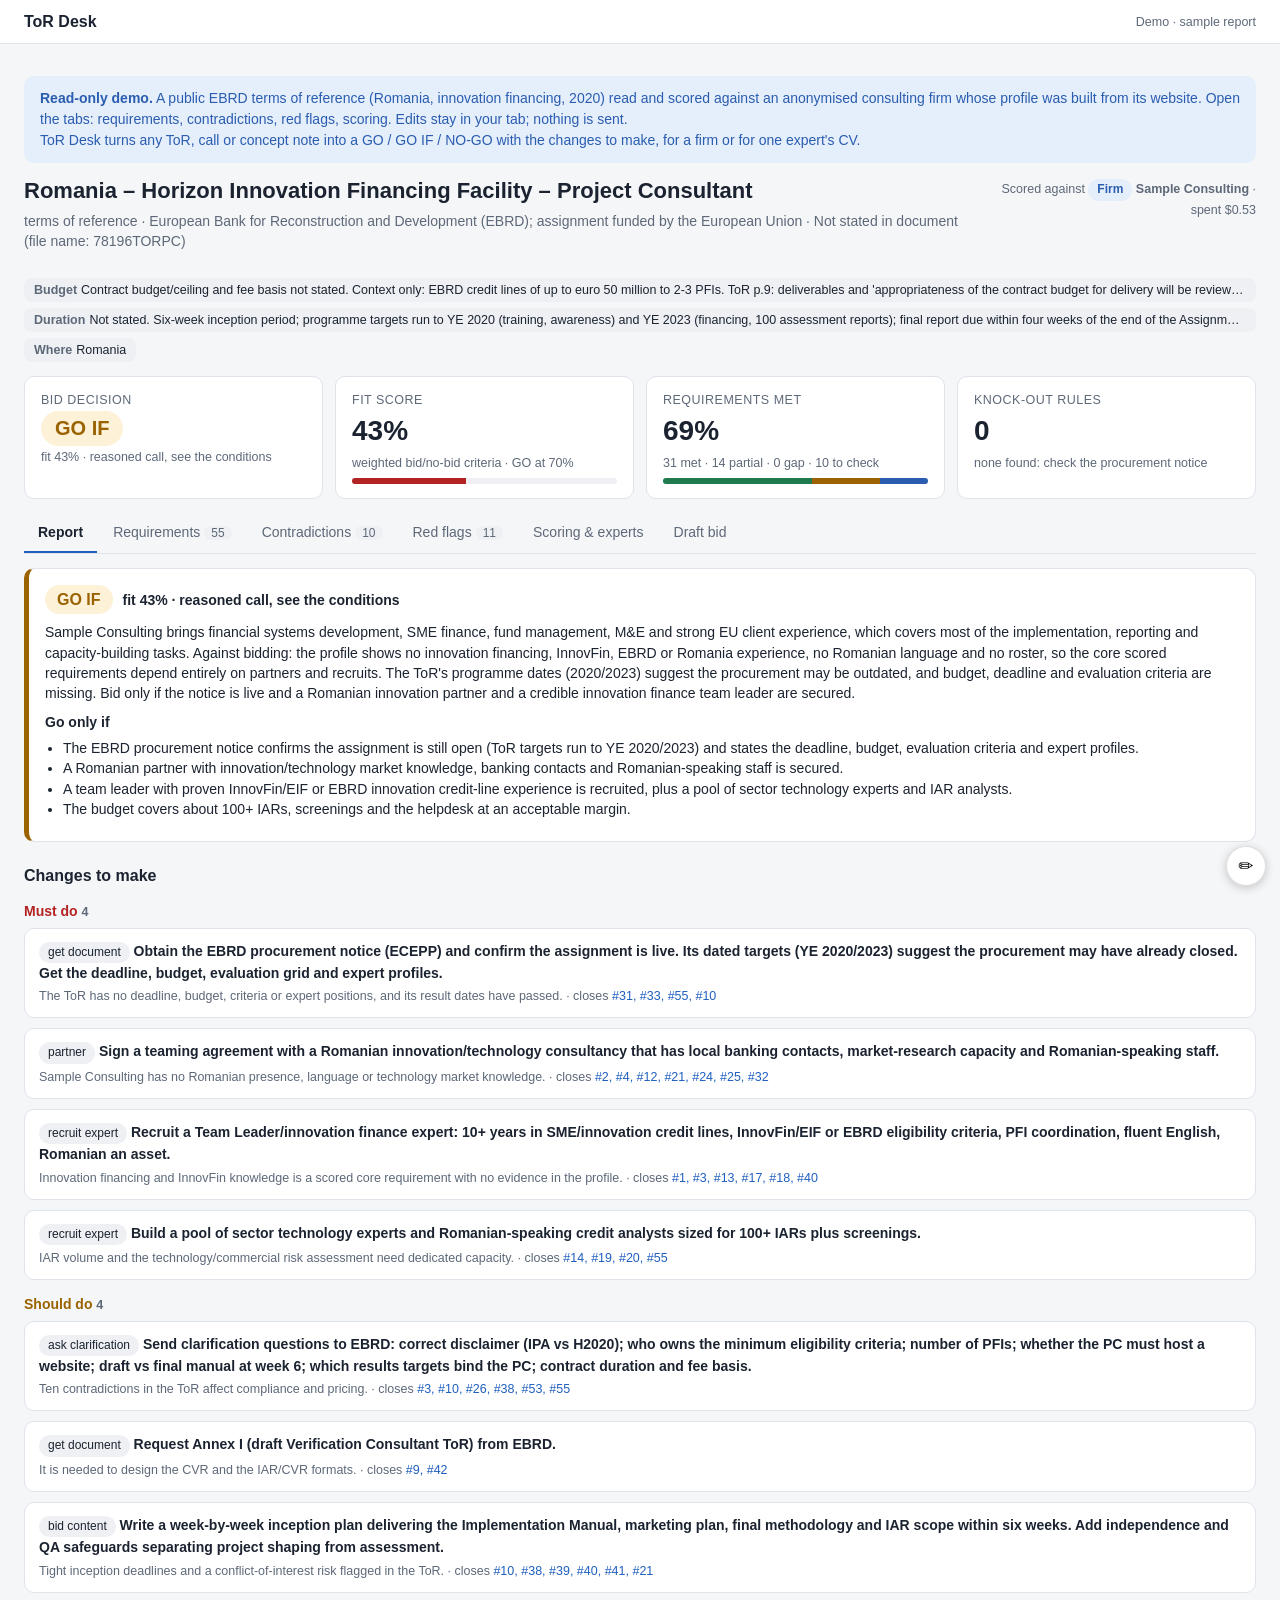
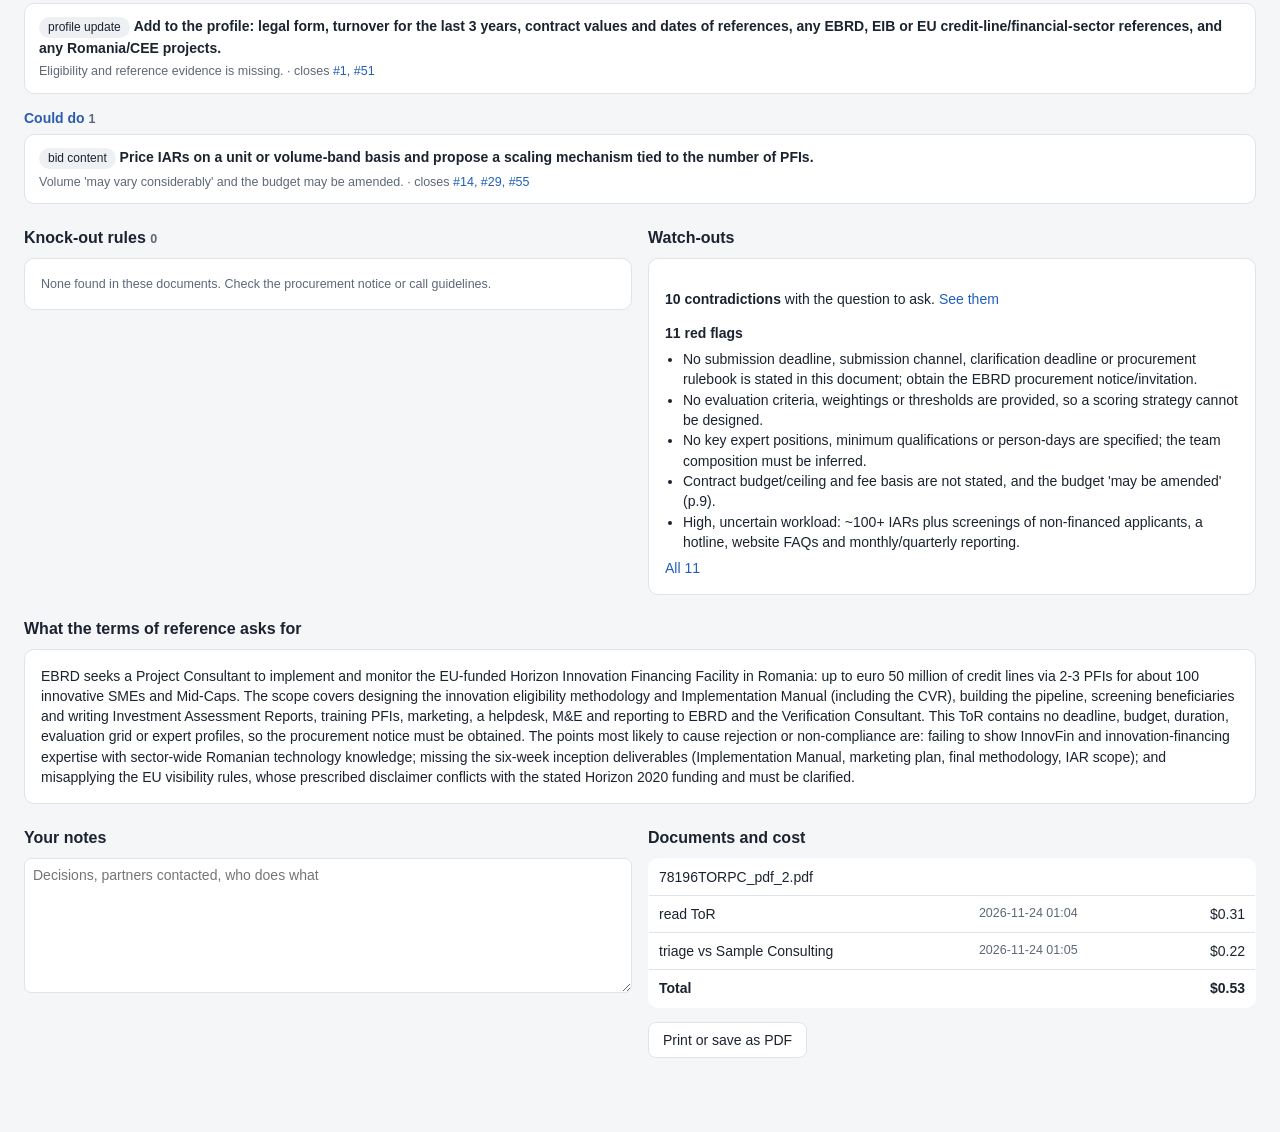
==== tor-desk/index.html @ db5ee308 "Add ToR Desk read-only demo and links-page tile Co-Authored-By: Claude Opus 5.5 <noreply@anthropic.c" ====
<!doctype html>
<html lang="en">
<head>
<meta charset="utf-8">
<meta name="viewport" content="width=device-width, initial-scale=1">
<title>ToR Desk demo</title>
<meta name="description" content="ToR Desk: reads a terms of reference and gives GO / GO IF / NO-GO, changes, knock-outs, contradictions and red flags.">
<link rel="stylesheet" href="app.css">
<style>
body.demo #rescore, body.demo #prof, body.demo a[href^="/api/"] { display: none; }
.demo-intro { display: block; line-height: 1.5; }
</style>
</head>
<body class="demo">
<header class="top">
  <a class="brand" href="#/">ToR Desk</a>
  
  <span class="spacer"></span>
  <span class="hint">Demo · sample report</span>
</header>
<main>
<div class="banner demo-intro"><div><b>Read-only demo.</b> A public EBRD terms of reference
(Romania, innovation financing, 2020) read and scored against an anonymised consulting firm whose profile was built
from its website. Open the tabs: requirements, contradictions, red flags, scoring. Edits stay in your tab; nothing is sent.
<br>ToR Desk turns any ToR, call or concept note into a GO / GO IF / NO-GO with the changes to make, for a firm or for one expert's CV.</div></div>
<div id="view" data-no-edit></div>
</main>
<div class="toast" id="toast"></div>
<script src="demo-data.js"></script>
<script src="app.js"></script>
<!-- style-panel:start v3 (master: ~/.claude/snippets/style-panel.html; update every copy with ~/.claude/snippets/sync-style-panel.py) -->
<!-- Paste just before </body>. Self-contained, no external calls, works in artifacts. The edit panel (2026-11-10):
     lets the viewer edit the page's text, its :root colour variables, text size and font; saved in this browser,
     per page (colours per light/dark mode); "Download HTML" saves the page with the edits applied and the panel removed.
     Fires a "stylepanel:change" event on window so charts can redraw (listen and call your redraw function).
     Text edits suit pages whose text is in the HTML; on a page that rebuilds its content from data, edits to rebuilt
     parts are kept only while that text is unchanged underneath, so change those in the data instead. -->
<script>
(() => {
  const KEY = "style-panel:" + location.pathname, root = document.documentElement;
  const blank = () => ({ light: {}, dark: {}, size: 100, font: "", text: {} });
  let st; try { st = Object.assign(blank(), JSON.parse(localStorage.getItem(KEY))); } catch { st = blank(); }
  let timer;
  const save = () => { try { localStorage.setItem(KEY, JSON.stringify(st)); } catch {} };
  const changed = () => { clearTimeout(timer); timer = setTimeout(() => { save(); dispatchEvent(new Event("stylepanel:change")); }, 150); };
  const mode = () => root.dataset.theme === "dark" || (root.dataset.theme !== "light" && matchMedia("(prefers-color-scheme: dark)").matches) ? "dark" : "light";

  // Main colours, found by common variable names; everything else goes under "More colours"
  const ROLES = [["Background", "--bg --background --page"], ["Cards and panels", "--card --surface --panel"], ["Text", "--fg --text --ink"],
    ["Soft text", "--muted --text-2 --text-muted"], ["Accent", "--accent --primary --brand"], ["Lines", "--line --border"]];
  const PRESETS = { // role order as ROLES; [light, dark]
    Calm: [["#f4f6f4", "#ffffff", "#1f2a24", "#5f6f66", "#2f855a", "#dde5df"], ["#121714", "#1a211d", "#e6efe9", "#93a39a", "#68d391", "#2a352f"]],
    Warm: [["#faf5ee", "#fffdf9", "#2b2118", "#7a6a5a", "#c2541d", "#ecdfcf"], ["#1a1512", "#231c17", "#f3e9df", "#b3a291", "#f08a4b", "#3a2f27"]],
    "High contrast": [["#ffffff", "#ffffff", "#000000", "#333333", "#0039c6", "#000000"], ["#000000", "#0a0a0a", "#ffffff", "#d0d0d0", "#7fb2ff", "#ffffff"]] };

  // Text editing: elements are found by their place in the page; an edit comes back only while
  // the element's original text is unchanged (a guard for pages that rebuild their content)
  const TSEL = "h1,h2,h3,h4,h5,h6,p,li,td,th,dt,dd,figcaption,blockquote,caption";
  const els = () => [...document.body.querySelectorAll(TSEL)].filter(e => !e.closest("script,style,[data-no-edit]") && !(e.parentElement && e.parentElement.closest(TSEL)));
  const sig = s => { let h = 0; for (const c of s) h = (h * 31 + c.charCodeAt(0)) | 0; return h.toString(36) + ":" + s.length; };
  const orig = new WeakMap(); let editing = false;
  function applyText() {
    const ids = Object.keys(st.text); if (!ids.length) return;
    els().forEach((e, i) => { const t = st.text[i]; if (!t || orig.has(e)) return;
      if (sig(e.textContent) === t.o) { orig.set(e, t.o); e.innerHTML = t.h; } });
  }
  function setEditing(on) {
    editing = on;
    els().forEach(e => { if (on) { if (!orig.has(e)) orig.set(e, sig(e.textContent)); e.contentEditable = "true"; e.dataset.spEdit = ""; } else if ("spEdit" in e.dataset) { e.removeAttribute("contenteditable"); delete e.dataset.spEdit; } });
    root.classList.toggle("sp-editing", on);
  }
  document.addEventListener("input", e => {
    const el = e.target.closest && e.target.closest("[data-sp-edit]"); if (!el) return;
    const i = els().indexOf(el); if (i < 0) return;
    const o = st.text[i] ? st.text[i].o : orig.get(el); if (!o) return;
    st.text[i] = { o, h: el.innerHTML }; changed(); if (box) count();
  });
  document.addEventListener("paste", e => { if (!editing || !(e.target.closest && e.target.closest("[data-sp-edit]"))) return;
    e.preventDefault(); document.execCommand("insertText", false, (e.clipboardData || window.clipboardData).getData("text/plain")); });
  const editCss = document.createElement("style"); editCss.dataset.spRemove = "";
  editCss.textContent = ".sp-editing [data-sp-edit]{outline:1px dashed color-mix(in srgb,currentColor 35%,transparent);outline-offset:2px;cursor:text}.sp-editing [data-sp-edit]:focus{outline:2px solid Highlight}";
  document.head.appendChild(editCss);

  // Apply only what's stored: no stylesheet scan on page load
  let last = null;
  const allKeys = () => new Set([...Object.keys(st.light), ...Object.keys(st.dark)]);
  function apply(force) {
    const m = mode(); if (!force && m === last) return;
    const keys = allKeys(), switched = last && m !== last; last = m;
    keys.forEach(n => root.style.removeProperty(n));
    for (const [n, v] of Object.entries(st[m])) root.style.setProperty(n, v);
    document.body.style.zoom = st.size === 100 ? "" : st.size + "%";
    document.body.style.fontFamily = st.font;
    if (box && !box.hidden) fill();
    if (switched && keys.size) dispatchEvent(new Event("stylepanel:change")); // charts redraw with this mode's colours
  }

  // Colour variables and their built-in values (only when the panel opens)
  let names;
  const ctx = document.createElement("canvas").getContext("2d");
  const toHex = v => { ctx.fillStyle = "#010203"; ctx.fillStyle = v; const h = ctx.fillStyle; return /^#[0-9a-f]{6}$/i.test(h) && (h !== "#010203" || v === "#010203") ? h : null; };
  function builtIn() {
    if (!names) { names = [];
      const walk = rules => { for (const r of rules) { if (r.cssRules) walk(r.cssRules);
        if (r.selectorText && r.selectorText.includes(":root")) for (const p of r.style) if (p.startsWith("--") && !names.includes(p)) names.push(p); } };
      for (const s of document.styleSheets) { try { walk(s.cssRules); } catch {} } }
    const saved = names.map(n => root.style.getPropertyValue(n)); names.forEach(n => root.style.removeProperty(n));
    const cs = getComputedStyle(root), out = {};
    names.forEach(n => { const h = toHex(cs.getPropertyValue(n).trim()); if (h) out[n] = h; });
    names.forEach((n, i) => saved[i] && root.style.setProperty(n, saved[i]));
    return out;
  }

  const host = document.createElement("div"); host.dataset.spRemove = "";
  host.style.cssText = "position:fixed;right:calc(14px + env(safe-area-inset-right, 0px));bottom:calc(14px + env(safe-area-inset-bottom, 0px));z-index:2147483000";
  const sh = host.attachShadow({ mode: "open" });
  sh.innerHTML = `<style>:host{font:13px/1.4 system-ui,-apple-system,sans-serif;color-scheme:light dark}
    button{font:inherit;cursor:pointer;border-radius:8px;border:1px solid #8884;background:Canvas;color:CanvasText;padding:5px 10px}
    button[aria-pressed=true]{background:Highlight;color:HighlightText}
    .fab{width:40px;height:40px;border-radius:50%;font-size:18px;padding:0;box-shadow:0 2px 10px #0003}</style>
    <button class="fab" title="Edit: text, colours and size" aria-label="Edit text, colours and size" aria-expanded="false">✏️</button>`;
  const fab = sh.querySelector(".fab"); let box, roleOf;

  function build() { // panel built on first open only: a right-hand drawer, a bottom sheet on narrow screens
    const t = document.createElement("template");
    t.innerHTML = `<style>
      .box{position:fixed;top:0;right:0;bottom:0;width:min(320px,100vw);overflow:auto;box-sizing:border-box;
        background:Canvas;color:CanvasText;border-left:1px solid #8884;padding:14px 16px calc(70px + env(safe-area-inset-bottom,0px));box-shadow:-8px 0 30px #0003}
      @media (max-width:700px){.box{top:auto;left:0;width:auto;max-height:62vh;border-left:0;border-top:1px solid #8884;border-radius:14px 14px 0 0;box-shadow:0 -8px 30px #0003}}
      .head{display:flex;align-items:center;justify-content:space-between;margin-bottom:8px}
      h3{margin:0;font-size:15px} h4{margin:14px 0 6px;font-size:11px;text-transform:uppercase;letter-spacing:.06em;opacity:.7}
      label{display:flex;align-items:center;justify-content:space-between;gap:8px;padding:3px 0}
      input[type=color]{width:42px;height:26px;border:1px solid #8884;border-radius:6px;padding:0;background:none;flex:none}
      input[type=range]{flex:1} select{font:inherit;padding:3px 6px;border-radius:6px}
      summary{cursor:pointer;margin-top:10px;opacity:.8} .row{display:flex;flex-wrap:wrap;gap:6px;margin-top:8px}
      .note{opacity:.65;font-size:11px;margin-top:8px} .ch{color:#d9480f;font-weight:700} .m{font-weight:400;opacity:.6;font-size:12px}</style>
    <div class="box" hidden role="dialog" aria-label="Edit">
      <div class="head"><h3>Edit <span class="m" id="m"></span></h3><button id="close" aria-label="Close">✕</button></div>
      <h4>Text</h4>
      <div class="row"><button id="edit" aria-pressed="false">Edit text</button><span class="m" id="tc"></span></div>
      <h4>Size and font</h4>
      <label>Text and spacing <input type="range" id="size" min="80" max="150" step="5"><span id="sv"></span></label>
      <label>Font <select id="font"><option value="">As built</option><option value="system-ui,-apple-system,sans-serif">System</option>
        <option value="Georgia,Times,serif">Serif</option><option value="ui-monospace,Menlo,monospace">Mono</option></select></label>
      <h4>Quick looks</h4><div class="row" id="presets"></div>
      <h4>Main colours</h4><div id="main"></div>
      <details><summary>More colours</summary><div id="more"></div></details>
      <h4>Keep it</h4>
      <div class="row"><button id="dl">Download HTML</button><button id="copy">Copy changes</button><button id="reset">Reset</button></div>
      <div class="note">Saved in this browser only. Colours apply to the mode you're in (light or dark). "Download HTML" saves this page with your edits and without this panel; "Copy changes" gives text to paste to Claude to make them permanent at the source.</div>
    </div>`;
    sh.append(t.content);
    box = sh.querySelector(".box");
    sh.querySelector("#presets").innerHTML = Object.keys(PRESETS).map(p => `<button data-p="${p}">${p}</button>`).join("");
    sh.addEventListener("input", onInput);
    sh.addEventListener("click", onClick);
  }
  const count = () => { const n = Object.keys(st.text).length; sh.querySelector("#tc").textContent = n ? n + " edited" : ""; };
  const pretty = n => n.slice(2).replace(/[-_]/g, " ").replace(/\bbg\b/, "background").replace(/\bfg\b/, "text");
  const pick = (n, label, cur, base) => `<label><span class="${cur[n] ? "ch" : ""}">${label}</span><input type="color" data-n="${n}" value="${cur[n] || base[n]}"></label>`;
  function fill() {
    const m = mode(), cur = st[m], base = builtIn(), used = new Set();
    roleOf = ROLES.map(([, alts]) => alts.split(" ").find(n => base[n] && !used.has(n) && used.add(n)));
    const $ = s => sh.querySelector(s);
    $("#m").textContent = "· " + m + " mode";
    $("#size").value = st.size; $("#sv").textContent = st.size + "%"; $("#font").value = st.font;
    $("#main").innerHTML = ROLES.map(([label], i) => roleOf[i] ? pick(roleOf[i], label, cur, base) : "").join("") || `<div class="note">No main colours recognised; see More colours.</div>`;
    $("#more").innerHTML = Object.keys(base).filter(n => !used.has(n)).map(n => pick(n, pretty(n), cur, base)).join("") || `<div class="note">None.</div>`;
    count();
  }
  function onInput(e) {
    const t = e.target;
    if (t.dataset.n) { st[mode()][t.dataset.n] = t.value; root.style.setProperty(t.dataset.n, t.value); t.previousElementSibling.className = "ch"; }
    if (t.id === "size") { st.size = +t.value; sh.querySelector("#sv").textContent = st.size + "%"; document.body.style.zoom = st.size === 100 ? "" : st.size + "%"; }
    if (t.id === "font") { st.font = t.value; document.body.style.fontFamily = st.font; }
    changed();
  }
  function pageHtml() { // the page as edited, panel and edit marks removed
    const c = root.cloneNode(true);
    c.querySelectorAll("[data-sp-remove]").forEach(n => n.remove());
    c.querySelectorAll("script").forEach(s => { if (s.textContent.includes('"style-panel:"')) s.remove(); });
    c.querySelectorAll("[data-sp-edit]").forEach(n => { n.removeAttribute("contenteditable"); delete n.dataset.spEdit; });
    c.classList.remove("sp-editing"); if (!c.classList.length) c.removeAttribute("class");
    return "<!doctype html>\n" + c.outerHTML.replace(/<!-- style-panel:(start|end)[^>]*-->/g, "");
  }
  async function download(btn) {
    const name = (document.title || "page").replace(/[^\w\- ]+/g, "").trim().replace(/\s+/g, "-").slice(0, 60) + ".html", html = pageHtml();
    try { const d = window.claude && await Promise.race([window.claude.use("downloads"), new Promise(r => setTimeout(r, 1500))]);
      if (d) { await d.save({ filename: name, data: html }); return; } } catch {}
    try { const a = document.createElement("a"); a.href = URL.createObjectURL(new Blob([html], { type: "text/html" })); a.download = name;
      document.body.appendChild(a); a.click(); a.remove(); setTimeout(() => URL.revokeObjectURL(a.href), 4000);
      btn.textContent = "Downloaded"; } catch { btn.textContent = "Blocked here"; }
    setTimeout(() => btn.textContent = "Download HTML", 2000);
  }
  async function onClick(e) {
    const t = e.target;
    if (t.id === "close") { fab.click(); return; }
    if (t.id === "edit") { setEditing(!editing); t.setAttribute("aria-pressed", editing); t.textContent = editing ? "Done editing" : "Edit text"; }
    if (t.id === "dl") { const was = editing; if (was) setEditing(false); await download(t); if (was) setEditing(true); }
    if (t.dataset.p) { const m = mode(), vals = PRESETS[t.dataset.p][m === "dark" ? 1 : 0];
      roleOf.forEach((n, i) => { if (n) st[m][n] = vals[i]; }); apply(true); changed(); }
    if (t.id === "reset") { if (!confirm("Undo all your edits to this page (text, colours, size)?")) return;
      const hadText = Object.keys(st.text).length; allKeys().forEach(n => root.style.removeProperty(n)); st = blank(); save();
      if (hadText) { location.reload(); return; } apply(true); changed(); }
    if (t.id === "copy") {
      const txt = `Edits to "${document.title}":\n` + ["light", "dark"].flatMap(m => Object.entries(st[m]).map(([n, v]) => `${m}: ${n} → ${v}`))
        .concat(st.size !== 100 ? [`text size ${st.size}%`] : [], st.font ? [`font ${st.font}`] : [],
          Object.entries(st.text).map(([i, v]) => { const d = document.createElement("div"); d.innerHTML = v.h; return `text #${i} → ${d.textContent.trim().slice(0, 300)}`; })).join("\n");
      try { await navigator.clipboard.writeText(txt); t.textContent = "Copied"; } catch { prompt("Copy this:", txt); }
      setTimeout(() => t.textContent = "Copy changes", 1500);
    }
  }
  fab.onclick = () => { if (!box) build(); box.hidden = !box.hidden; fab.setAttribute("aria-expanded", !box.hidden); if (!box.hidden) fill(); };
  addEventListener("keydown", e => { if (e.key === "Escape" && box && !box.hidden && !e.target.isContentEditable) fab.click(); });

  root.appendChild(host);
  apply(true); applyText();
  addEventListener("load", applyText); setTimeout(applyText, 1500); // late-rendered content
  matchMedia("(prefers-color-scheme: dark)").addEventListener("change", () => apply());
  new MutationObserver(() => apply()).observe(root, { attributes: true, attributeFilter: ["data-theme"] });
})();
</script>
<!-- style-panel:end -->
</body>
</html>
---- tor-desk/app.css ----
:root {
  --bg: #f5f6f8; --card: #ffffff; --text: #1b2330; --muted: #5d6878; --accent: #1f5fbf; --line: #dfe3ea;
  --ok: #1f7a4d; --ok-bg: #e3f4ea; --warn: #9a6200; --warn-bg: #fdf1d8; --bad: #b42323; --bad-bg: #fbe4e4;
  --info: #2a5db0; --info-bg: #e5eefb; --na: #6b7280; --na-bg: #eef0f3; --hover: #f0f3f8;
  --radius: 10px; --font: -apple-system, BlinkMacSystemFont, "Segoe UI", Inter, sans-serif;
}
@media (prefers-color-scheme: dark) {
  :root {
    --bg: #111418; --card: #1a1f26; --text: #e6e9ee; --muted: #9aa4b2; --accent: #6ea8ff; --line: #2b323c;
    --ok: #5fd39a; --ok-bg: #173225; --warn: #f0b955; --warn-bg: #3a2d12; --bad: #ff8a8a; --bad-bg: #3d1a1a;
    --info: #8db8ff; --info-bg: #19283f; --na: #a0a7b2; --na-bg: #252b33; --hover: #222831;
  }
}
* { box-sizing: border-box; }
body { margin: 0; background: var(--bg); color: var(--text); font: 14px/1.45 var(--font); }
a { color: var(--accent); text-decoration: none; }
header.top { display: flex; align-items: center; gap: 18px; padding: 10px 24px; background: var(--card); border-bottom: 1px solid var(--line); position: sticky; top: 0; z-index: 5; }
header.top .brand { font-weight: 700; font-size: 16px; color: var(--text); }
header.top nav { display: flex; gap: 4px; }
header.top nav a { padding: 6px 12px; border-radius: 8px; color: var(--muted); }
header.top nav a.on, header.top nav a:hover { background: var(--hover); color: var(--text); }
header.top .spacer { flex: 1; }
main { max-width: 1400px; margin: 0 auto; padding: 20px 24px 60px; }
h1 { font-size: 22px; margin: 0 0 4px; }
h2 { font-size: 16px; margin: 22px 0 8px; }
.sub { color: var(--muted); margin: 0 0 12px; }
.head { display: flex; align-items: flex-start; justify-content: space-between; gap: 16px; margin-bottom: 14px; }
.btn { display: inline-flex; align-items: center; gap: 6px; padding: 7px 14px; border-radius: 8px; border: 1px solid var(--line); background: var(--card); color: var(--text); cursor: pointer; font: inherit; }
.btn:hover { background: var(--hover); }
.btn.primary { background: var(--accent); border-color: var(--accent); color: #fff; }
.btn.primary:hover { filter: brightness(1.08); }
.btn:disabled { opacity: .5; cursor: default; }
.card { background: var(--card); border: 1px solid var(--line); border-radius: var(--radius); padding: 16px; }
input, select, textarea { font: inherit; color: var(--text); background: var(--card); border: 1px solid var(--line); border-radius: 7px; padding: 6px 8px; }
textarea { width: 100%; resize: vertical; }
label.f { display: block; font-weight: 600; margin: 12px 0 4px; }
.hint { color: var(--muted); font-size: 12.5px; }
.chips { display: flex; flex-wrap: wrap; gap: 6px; margin: 8px 0; }
.chip { background: var(--na-bg); color: var(--text); border-radius: 8px; padding: 3px 10px; font-size: 12.5px; max-width: 100%; white-space: nowrap; overflow: hidden; text-overflow: ellipsis; cursor: help; }
.chip b { font-weight: 600; color: var(--muted); margin-right: 4px; }
.pill { display: inline-block; border-radius: 999px; padding: 2px 9px; font-size: 12px; font-weight: 600; white-space: nowrap; }
.v-GO, .st-met, .st-addressed, .m-strong { background: var(--ok-bg); color: var(--ok); }
.v-GO-IF, .st-partial, .m-partial { background: var(--warn-bg); color: var(--warn); }
.v-NO-GO, .st-gap, .st-missing, .m-none, .c-knock-out { background: var(--bad-bg); color: var(--bad); }
.st-to-check, .c-scored, .m-weak { background: var(--info-bg); color: var(--info); }
.st-n-a, .c-formal, .st-, .v- { background: var(--na-bg); color: var(--na); }
select.st { font-weight: 600; border-color: transparent; }
.cards { display: grid; grid-template-columns: repeat(auto-fit, minmax(220px, 1fr)); gap: 12px; margin: 14px 0; }
.score { background: var(--card); border: 1px solid var(--line); border-radius: var(--radius); padding: 14px 16px; }
.score .k { color: var(--muted); font-size: 12.5px; text-transform: uppercase; letter-spacing: .04em; }
.score .n { font-size: 28px; font-weight: 700; margin: 2px 0; display: flex; align-items: center; gap: 10px; }
.score .d { color: var(--muted); font-size: 12.5px; }
.bar { height: 6px; background: var(--na-bg); border-radius: 3px; overflow: hidden; margin-top: 6px; display: flex; }
.bar i { display: block; height: 100%; }
.bar i.st-met { background: var(--ok); } .bar i.st-partial { background: var(--warn); } .bar i.st-gap { background: var(--bad); } .bar i.st-to-check { background: var(--info); }
.tabs { display: flex; gap: 2px; border-bottom: 1px solid var(--line); margin-top: 8px; flex-wrap: wrap; }
.tabs button { background: none; border: 0; border-bottom: 2px solid transparent; padding: 9px 14px; color: var(--muted); cursor: pointer; font: inherit; }
.tabs button.on { color: var(--text); border-bottom-color: var(--accent); font-weight: 600; }
.tabs .n { background: var(--na-bg); border-radius: 999px; padding: 0 7px; font-size: 12px; margin-left: 4px; }
.panel { padding-top: 14px; }
.filters { display: flex; flex-wrap: wrap; gap: 8px; align-items: center; margin-bottom: 10px; }
.filters input[type=search] { min-width: 260px; }
table.grid { width: 100%; border-collapse: collapse; background: var(--card); border: 1px solid var(--line); border-radius: var(--radius); overflow: hidden; }
table.grid th { text-align: left; font-size: 12px; text-transform: uppercase; letter-spacing: .03em; color: var(--muted); background: var(--bg); padding: 8px 10px; border-bottom: 1px solid var(--line); }
table.grid td { padding: 8px 10px; border-bottom: 1px solid var(--line); vertical-align: top; }
table.grid tr:last-child td { border-bottom: 0; }
table.grid tr.click { cursor: pointer; }
table.grid tr.click:hover td { background: var(--hover); }
td .note { color: var(--muted); font-size: 12.5px; margin-top: 3px; }
td textarea { min-height: 34px; font-size: 13px; padding: 4px 6px; }
td input.owner { width: 120px; font-size: 13px; }
.num { text-align: right; font-variant-numeric: tabular-nums; }
.list { display: grid; gap: 10px; }
.item { background: var(--card); border: 1px solid var(--line); border-radius: var(--radius); padding: 12px 14px; }
.item .q { margin-top: 6px; padding: 8px 10px; background: var(--info-bg); border-radius: 8px; }
.item .src { color: var(--muted); font-size: 12.5px; }
.item.done { opacity: .6; }
.banner { display: flex; align-items: center; gap: 12px; background: var(--info-bg); color: var(--info); border-radius: var(--radius); padding: 12px 16px; margin: 12px 0; }
.banner.err { background: var(--bad-bg); color: var(--bad); }
.spin { width: 16px; height: 16px; border: 2px solid currentColor; border-right-color: transparent; border-radius: 50%; animation: s 0.8s linear infinite; }
@keyframes s { to { transform: rotate(360deg); } }
.drop { display: block; border: 2px dashed var(--line); border-radius: var(--radius); padding: 26px; text-align: center; color: var(--muted); cursor: pointer; background: var(--card); }
.drop.over { border-color: var(--accent); background: var(--info-bg); }
.drop input { display: none; }
.drop .files { color: var(--text); margin-top: 6px; font-weight: 600; }
.cols { display: grid; grid-template-columns: 1fr 1fr; gap: 16px; }
@media (max-width: 900px) { .cols { grid-template-columns: 1fr; } }
.empty { text-align: center; color: var(--muted); padding: 40px; }
.toast { position: fixed; bottom: 18px; left: 50%; transform: translateX(-50%); background: var(--text); color: var(--bg); padding: 7px 16px; border-radius: 8px; opacity: 0; transition: opacity .2s; pointer-events: none; }
.toast.on { opacity: .92; }
.w-in { width: 64px; text-align: right; }
ul.tight { margin: 6px 0; padding-left: 18px; }
.k-firm { background: var(--info-bg); color: var(--info); }
.k-expert { background: var(--ok-bg); color: var(--ok); }
.pill.ap, .pill.ty { background: var(--na-bg); color: var(--text); font-weight: 500; }
.steps { margin: 0 0 12px; padding-left: 20px; } .steps li { margin: 6px 0; }
.seg { display: flex; flex-wrap: wrap; gap: 10px; margin: 4px 0 8px; }
.seg label { border: 1px solid var(--line); border-radius: 8px; padding: 8px 12px; cursor: pointer; }
.seg label:has(input:checked) { border-color: var(--accent); background: var(--info-bg); }
.checks { display: grid; gap: 4px; max-height: 180px; overflow: auto; border: 1px solid var(--line); border-radius: 7px; padding: 8px; }
.actions { display: flex; gap: 6px; flex-wrap: wrap; justify-content: flex-end; }
details { margin-top: 12px; } details summary { cursor: pointer; }
.scorebox { text-align: right; } .scorebox select { max-width: 280px; }
.verdict { border-left: 5px solid var(--na); } .verdict p { margin: 8px 0; }
.v-box-go { border-left-color: var(--ok); } .v-box-go-if { border-left-color: var(--warn); } .v-box-no-go { border-left-color: var(--bad); }
.vline { display: flex; align-items: center; gap: 10px; flex-wrap: wrap; } .vline .pill { font-size: 16px; padding: 3px 12px; }
.prio h3 { font-size: 14px; margin: 14px 0 6px; }
.pr-must { color: var(--bad); } .pr-should { color: var(--warn); } .pr-could { color: var(--info); }
.item.change .note { color: var(--muted); font-size: 12.5px; margin-top: 4px; }
@media print {
  header.top, .tabs, .filters, .btn, .banner, #edit-panel-root { display: none !important; }
  .panel[hidden] { display: block !important; }
  .panel::before { content: attr(data-title); display: block; font-size: 18px; font-weight: 700; margin: 18px 0 6px; }
  details { display: none; }
  main { max-width: none; padding: 0; }
  .chip { white-space: normal; }
}
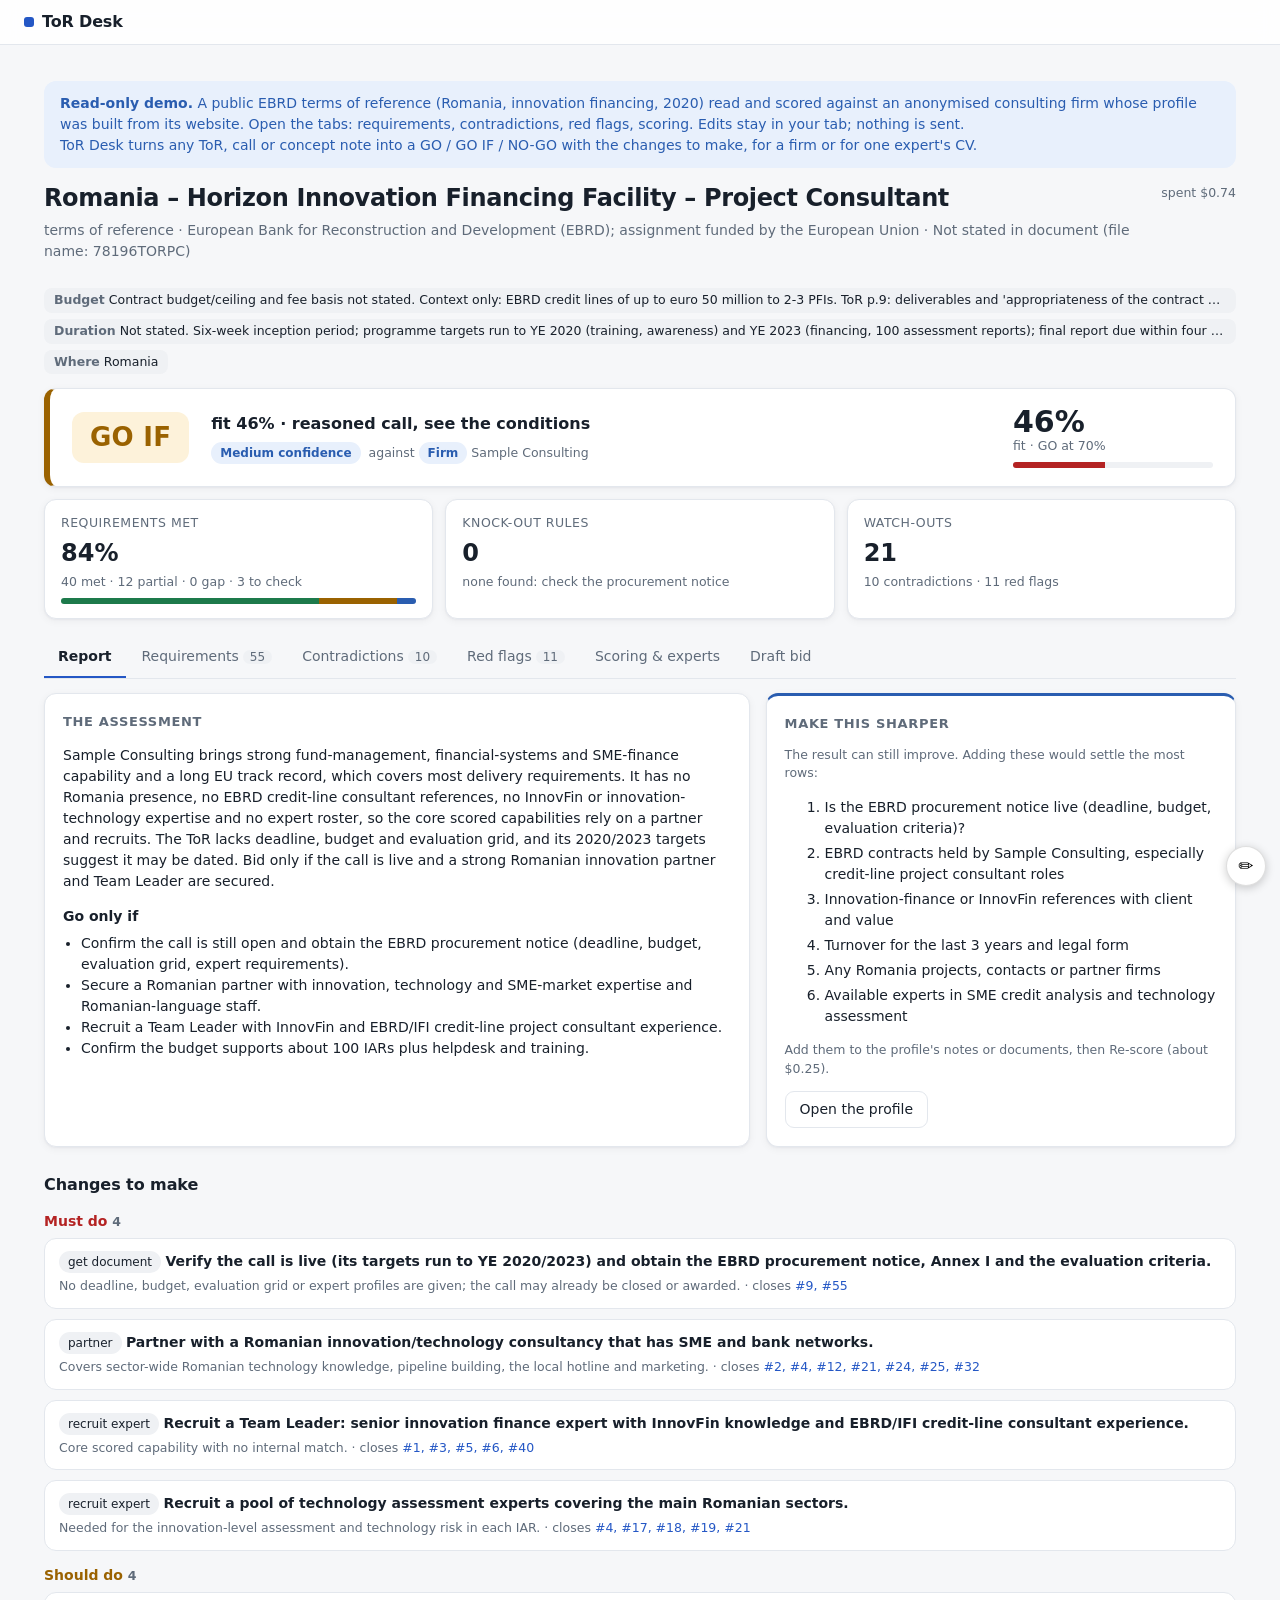
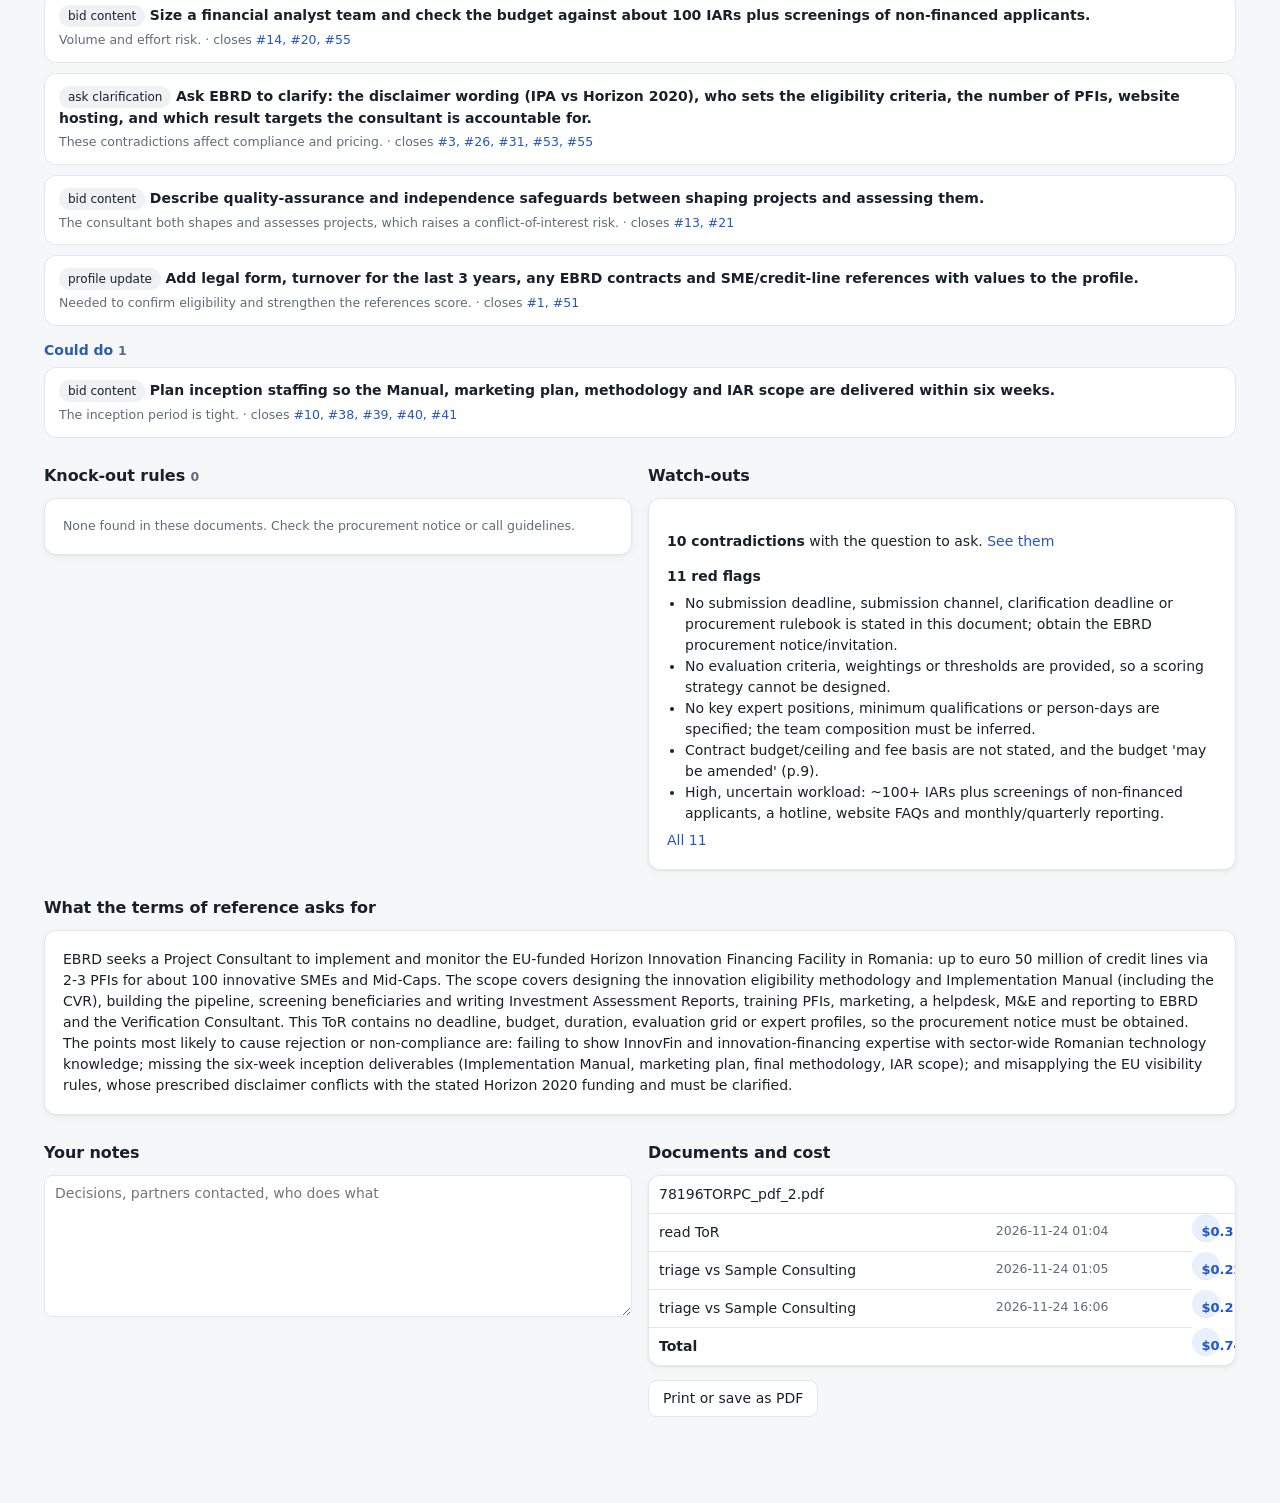
==== commit 00f1f841: "ToR Desk demo: re-scored report with correct row numbers and new UI Co-Authored-By: Claude Opus 5.5 " ====
--- a/tor-desk/index.html
+++ b/tor-desk/index.html
@@ -7,7 +7,7 @@
 <meta name="description" content="ToR Desk: reads a terms of reference and gives GO / GO IF / NO-GO, changes, knock-outs, contradictions and red flags.">
 <link rel="stylesheet" href="app.css">
 <style>
-body.demo #rescore, body.demo #prof, body.demo a[href^="/api/"] { display: none; }
+body.demo #rescore, body.demo #prof, body.demo a[href^="/api/"], body.demo a[href="#/new"] { display: none; }
 .demo-intro { display: block; line-height: 1.5; }
 </style>
 </head>
@@ -16,7 +16,7 @@
   <a class="brand" href="#/">ToR Desk</a>
   
   <span class="spacer"></span>
-  <span class="hint">Demo · sample report</span>
+  <a class="btn primary" href="#/new">New check</a>
 </header>
 <main>
 <div class="banner demo-intro"><div><b>Read-only demo.</b> A public EBRD terms of reference
--- a/tor-desk/app.css
+++ b/tor-desk/app.css
@@ -1,37 +1,43 @@
 :root {
-  --bg: #f5f6f8; --card: #ffffff; --text: #1b2330; --muted: #5d6878; --accent: #1f5fbf; --line: #dfe3ea;
-  --ok: #1f7a4d; --ok-bg: #e3f4ea; --warn: #9a6200; --warn-bg: #fdf1d8; --bad: #b42323; --bad-bg: #fbe4e4;
-  --info: #2a5db0; --info-bg: #e5eefb; --na: #6b7280; --na-bg: #eef0f3; --hover: #f0f3f8;
-  --radius: 10px; --font: -apple-system, BlinkMacSystemFont, "Segoe UI", Inter, sans-serif;
+  --bg: #f6f7f9; --card: #ffffff; --text: #18202b; --muted: #5f6b7a; --accent: #2457c5; --line: #e3e7ed;
+  --ok: #1d7a4b; --ok-bg: #e4f5ec; --warn: #9a6200; --warn-bg: #fdf2da; --bad: #b42323; --bad-bg: #fce6e6;
+  --info: #2a5db0; --info-bg: #e8f0fc; --na: #6b7280; --na-bg: #eff1f4; --hover: #f2f5f9;
+  --shadow: 0 1px 2px rgba(16, 24, 40, .04), 0 2px 8px rgba(16, 24, 40, .05);
+  --on-accent: #ffffff; --radius: 12px; --font: -apple-system, BlinkMacSystemFont, "Segoe UI", Inter, system-ui, sans-serif;
 }
 @media (prefers-color-scheme: dark) {
   :root {
-    --bg: #111418; --card: #1a1f26; --text: #e6e9ee; --muted: #9aa4b2; --accent: #6ea8ff; --line: #2b323c;
-    --ok: #5fd39a; --ok-bg: #173225; --warn: #f0b955; --warn-bg: #3a2d12; --bad: #ff8a8a; --bad-bg: #3d1a1a;
-    --info: #8db8ff; --info-bg: #19283f; --na: #a0a7b2; --na-bg: #252b33; --hover: #222831;
+    --bg: #0f1216; --card: #171c22; --text: #e7eaef; --muted: #9aa4b2; --accent: #7aa9ff; --line: #262d36;
+    --ok: #5fd39a; --ok-bg: #15301f; --warn: #f0b955; --warn-bg: #36290f; --bad: #ff8a8a; --bad-bg: #3a1919;
+    --info: #8db8ff; --info-bg: #172640; --na: #a0a7b2; --na-bg: #222831; --hover: #1e242c;
+    --shadow: 0 1px 2px rgba(0, 0, 0, .3); --on-accent: #0b1220;
   }
 }
 * { box-sizing: border-box; }
-body { margin: 0; background: var(--bg); color: var(--text); font: 14px/1.45 var(--font); }
+body { margin: 0; background: var(--bg); color: var(--text); font: 14px/1.5 var(--font); -webkit-font-smoothing: antialiased; }
 a { color: var(--accent); text-decoration: none; }
-header.top { display: flex; align-items: center; gap: 18px; padding: 10px 24px; background: var(--card); border-bottom: 1px solid var(--line); position: sticky; top: 0; z-index: 5; }
-header.top .brand { font-weight: 700; font-size: 16px; color: var(--text); }
+header.top { display: flex; align-items: center; gap: 18px; padding: 10px 24px; background: color-mix(in srgb, var(--card) 85%, transparent); backdrop-filter: blur(10px); border-bottom: 1px solid var(--line); position: sticky; top: 0; z-index: 5; }
+header.top .brand { font-weight: 750; font-size: 16px; color: var(--text); letter-spacing: -.01em; }
+header.top .brand::before { content: ""; display: inline-block; width: 10px; height: 10px; border-radius: 3px; background: var(--accent); margin-right: 8px; }
 header.top nav { display: flex; gap: 4px; }
 header.top nav a { padding: 6px 12px; border-radius: 8px; color: var(--muted); }
 header.top nav a.on, header.top nav a:hover { background: var(--hover); color: var(--text); }
 header.top .spacer { flex: 1; }
-main { max-width: 1400px; margin: 0 auto; padding: 20px 24px 60px; }
-h1 { font-size: 22px; margin: 0 0 4px; }
-h2 { font-size: 16px; margin: 22px 0 8px; }
+header.top .brand, header.top nav a, header.top .btn { white-space: nowrap; }
+main { max-width: 1240px; margin: 0 auto; padding: 24px 24px 72px; }
+h1 { font-size: 24px; margin: 0 0 4px; letter-spacing: -.015em; }
+h2 { font-size: 16px; margin: 26px 0 10px; letter-spacing: -.005em; }
 .sub { color: var(--muted); margin: 0 0 12px; }
 .head { display: flex; align-items: flex-start; justify-content: space-between; gap: 16px; margin-bottom: 14px; }
-.btn { display: inline-flex; align-items: center; gap: 6px; padding: 7px 14px; border-radius: 8px; border: 1px solid var(--line); background: var(--card); color: var(--text); cursor: pointer; font: inherit; }
+.btn { display: inline-flex; align-items: center; gap: 6px; padding: 7px 14px; border-radius: 9px; font-weight: 550; border: 1px solid var(--line); background: var(--card); color: var(--text); cursor: pointer; font: inherit; }
 .btn:hover { background: var(--hover); }
-.btn.primary { background: var(--accent); border-color: var(--accent); color: #fff; }
+.btn.primary { background: var(--accent); border-color: var(--accent); color: var(--on-accent); }
 .btn.primary:hover { filter: brightness(1.08); }
 .btn:disabled { opacity: .5; cursor: default; }
-.card { background: var(--card); border: 1px solid var(--line); border-radius: var(--radius); padding: 16px; }
-input, select, textarea { font: inherit; color: var(--text); background: var(--card); border: 1px solid var(--line); border-radius: 7px; padding: 6px 8px; }
+.card { background: var(--card); border: 1px solid var(--line); border-radius: var(--radius); padding: 18px; box-shadow: var(--shadow); }
+input, select, textarea { font: inherit; color: var(--text); background: var(--card); border: 1px solid var(--line); border-radius: 8px; padding: 7px 10px; }
+input:focus, select:focus, textarea:focus { outline: 2px solid color-mix(in srgb, var(--accent) 35%, transparent); border-color: var(--accent); }
+.full { width: 100%; }
 textarea { width: 100%; resize: vertical; }
 label.f { display: block; font-weight: 600; margin: 12px 0 4px; }
 .hint { color: var(--muted); font-size: 12.5px; }
@@ -45,22 +51,22 @@
 .st-to-check, .c-scored, .m-weak { background: var(--info-bg); color: var(--info); }
 .st-n-a, .c-formal, .st-, .v- { background: var(--na-bg); color: var(--na); }
 select.st { font-weight: 600; border-color: transparent; }
-.cards { display: grid; grid-template-columns: repeat(auto-fit, minmax(220px, 1fr)); gap: 12px; margin: 14px 0; }
-.score { background: var(--card); border: 1px solid var(--line); border-radius: var(--radius); padding: 14px 16px; }
+.cards { display: block; margin: 14px 0; }
+.score { background: var(--card); border: 1px solid var(--line); border-radius: var(--radius); padding: 14px 16px; box-shadow: var(--shadow); }
 .score .k { color: var(--muted); font-size: 12.5px; text-transform: uppercase; letter-spacing: .04em; }
 .score .n { font-size: 28px; font-weight: 700; margin: 2px 0; display: flex; align-items: center; gap: 10px; }
 .score .d { color: var(--muted); font-size: 12.5px; }
 .bar { height: 6px; background: var(--na-bg); border-radius: 3px; overflow: hidden; margin-top: 6px; display: flex; }
 .bar i { display: block; height: 100%; }
 .bar i.st-met { background: var(--ok); } .bar i.st-partial { background: var(--warn); } .bar i.st-gap { background: var(--bad); } .bar i.st-to-check { background: var(--info); }
-.tabs { display: flex; gap: 2px; border-bottom: 1px solid var(--line); margin-top: 8px; flex-wrap: wrap; }
+.tabs { display: flex; gap: 2px; border-bottom: 1px solid var(--line); margin-top: 18px; flex-wrap: wrap; }
 .tabs button { background: none; border: 0; border-bottom: 2px solid transparent; padding: 9px 14px; color: var(--muted); cursor: pointer; font: inherit; }
 .tabs button.on { color: var(--text); border-bottom-color: var(--accent); font-weight: 600; }
 .tabs .n { background: var(--na-bg); border-radius: 999px; padding: 0 7px; font-size: 12px; margin-left: 4px; }
 .panel { padding-top: 14px; }
 .filters { display: flex; flex-wrap: wrap; gap: 8px; align-items: center; margin-bottom: 10px; }
 .filters input[type=search] { min-width: 260px; }
-table.grid { width: 100%; border-collapse: collapse; background: var(--card); border: 1px solid var(--line); border-radius: var(--radius); overflow: hidden; }
+table.grid { width: 100%; border-collapse: separate; border-spacing: 0; background: var(--card); border: 1px solid var(--line); border-radius: var(--radius); overflow: hidden; box-shadow: var(--shadow); }
 table.grid th { text-align: left; font-size: 12px; text-transform: uppercase; letter-spacing: .03em; color: var(--muted); background: var(--bg); padding: 8px 10px; border-bottom: 1px solid var(--line); }
 table.grid td { padding: 8px 10px; border-bottom: 1px solid var(--line); vertical-align: top; }
 table.grid tr:last-child td { border-bottom: 0; }
@@ -79,7 +85,7 @@
 .banner.err { background: var(--bad-bg); color: var(--bad); }
 .spin { width: 16px; height: 16px; border: 2px solid currentColor; border-right-color: transparent; border-radius: 50%; animation: s 0.8s linear infinite; }
 @keyframes s { to { transform: rotate(360deg); } }
-.drop { display: block; border: 2px dashed var(--line); border-radius: var(--radius); padding: 26px; text-align: center; color: var(--muted); cursor: pointer; background: var(--card); }
+.drop { display: block; border: 2px dashed var(--line); border-radius: var(--radius); padding: 30px; transition: border-color .15s, background .15s; text-align: center; color: var(--muted); cursor: pointer; background: var(--card); }
 .drop.over { border-color: var(--accent); background: var(--info-bg); }
 .drop input { display: none; }
 .drop .files { color: var(--text); margin-top: 6px; font-weight: 600; }
@@ -100,14 +106,77 @@
 .checks { display: grid; gap: 4px; max-height: 180px; overflow: auto; border: 1px solid var(--line); border-radius: 7px; padding: 8px; }
 .actions { display: flex; gap: 6px; flex-wrap: wrap; justify-content: flex-end; }
 details { margin-top: 12px; } details summary { cursor: pointer; }
-.scorebox { text-align: right; } .scorebox select { max-width: 280px; }
+.scorebox { text-align: right; flex-shrink: 0; } .scorebox select { max-width: 240px; } .scorebox .btn { white-space: nowrap; }
 .verdict { border-left: 5px solid var(--na); } .verdict p { margin: 8px 0; }
 .v-box-go { border-left-color: var(--ok); } .v-box-go-if { border-left-color: var(--warn); } .v-box-no-go { border-left-color: var(--bad); }
 .vline { display: flex; align-items: center; gap: 10px; flex-wrap: wrap; } .vline .pill { font-size: 16px; padding: 3px 12px; }
 .prio h3 { font-size: 14px; margin: 14px 0 6px; }
 .pr-must { color: var(--bad); } .pr-should { color: var(--warn); } .pr-could { color: var(--info); }
 .item.change .note { color: var(--muted); font-size: 12.5px; margin-top: 4px; }
+/* ---- 2026-11-24 redesign: one New check flow, verdict hero, confidence, sharpen ---- */
+.btn.big { padding: 10px 20px; font-size: 15px; }
+.spin.sm { width: 11px; height: 11px; border-width: 2px; display: inline-block; vertical-align: -1px; }
+.welcome { max-width: 760px; margin: 40px auto; padding: 36px 40px; }
+.welcome h1 { font-size: 28px; }
+.how { list-style: none; padding: 0; margin: 22px 0; display: grid; gap: 14px; }
+.how li, .step-h { display: flex; gap: 14px; align-items: flex-start; }
+.how li div, .progress li { display: flex; flex-direction: column; }
+.num { flex: none; width: 28px; height: 28px; border-radius: 50%; display: grid; place-items: center; background: var(--info-bg); color: var(--accent); font-weight: 700; font-size: 13px; }
+.rows { display: grid; gap: 8px; }
+.row { display: grid; grid-template-columns: minmax(0, 1fr) 150px 260px; gap: 16px; align-items: center; color: var(--text); padding: 14px 18px; transition: border-color .15s, transform .15s; }
+.row:hover { border-color: var(--accent); }
+.r-main, .r-dl { display: flex; flex-direction: column; min-width: 0; }
+.r-main b { white-space: nowrap; overflow: hidden; text-overflow: ellipsis; }
+.r-v { text-align: right; }
+.flow { display: grid; gap: 14px; max-width: 900px; }
+.step h2 { margin: 2px 0 2px; }
+.step-h p { margin: 0; }
+.step > .step-h { margin-bottom: 14px; }
+.switch { display: inline-flex; background: var(--na-bg); border-radius: 10px; padding: 3px; margin-bottom: 12px; }
+.switch button { border: 0; background: none; padding: 6px 14px; border-radius: 8px; cursor: pointer; font: inherit; color: var(--muted); font-weight: 550; }
+.switch button.on { background: var(--card); color: var(--text); box-shadow: var(--shadow); }
+.pick { display: grid; grid-template-columns: repeat(auto-fill, minmax(220px, 1fr)); gap: 10px; }
+.opt { position: relative; display: flex; flex-direction: column; gap: 3px; border: 1px solid var(--line); border-radius: 10px; padding: 12px 14px; cursor: pointer; transition: border-color .15s, background .15s; }
+.opt:hover { border-color: color-mix(in srgb, var(--accent) 50%, var(--line)); }
+.opt input { position: absolute; opacity: 0; pointer-events: none; }
+.opt:has(input:checked) { border-color: var(--accent); background: var(--info-bg); box-shadow: 0 0 0 1px var(--accent) inset; }
+.opt .o-t { font-weight: 600; display: flex; gap: 6px; align-items: center; flex-wrap: wrap; }
+.opt.add .o-t { color: var(--accent); }
+.opt.skip { border-style: dashed; }
+.sub-card { margin-top: 14px; padding: 16px; border-radius: 10px; background: var(--bg); border: 1px solid var(--line); }
+.go-row { display: flex; gap: 10px; align-items: center; flex-wrap: wrap; }
+.step.go { border-color: color-mix(in srgb, var(--accent) 30%, var(--line)); }
+.progress ol { list-style: none; padding: 0; margin: 0 0 12px; display: grid; gap: 12px; }
+.progress li { padding-left: 26px; position: relative; color: var(--muted); }
+.progress li::before { content: ""; position: absolute; left: 4px; top: 5px; width: 10px; height: 10px; border-radius: 50%; background: var(--line); }
+.progress li.now { color: var(--text); } .progress li.now::before { background: var(--accent); box-shadow: 0 0 0 4px var(--info-bg); animation: pulse 1.4s ease-in-out infinite; }
+.progress li.done::before { background: var(--ok); }
+@keyframes pulse { 50% { opacity: .45; } }
+.sb-row { display: flex; gap: 6px; justify-content: flex-end; margin-bottom: 4px; }
+.hero { display: grid; grid-template-columns: auto minmax(0, 1fr) 200px; gap: 22px; align-items: center; background: var(--card); border: 1px solid var(--line); border-left: 6px solid var(--na); border-radius: var(--radius); padding: 18px 22px; box-shadow: var(--shadow); margin: 14px 0 12px; }
+.hero.v-box-go { border-left-color: var(--ok); } .hero.v-box-go-if { border-left-color: var(--warn); } .hero.v-box-no-go { border-left-color: var(--bad); }
+.hero .big { display: inline-block; font-size: 26px; font-weight: 800; letter-spacing: .01em; padding: 6px 18px; border-radius: 12px; white-space: nowrap; }
+.hero .h-why b { font-size: 16px; }
+.h-meta { display: flex; flex-wrap: wrap; gap: 8px; align-items: center; margin-top: 6px; }
+.h-fit .n { font-size: 30px; font-weight: 750; line-height: 1; }
+.metrics { display: grid; grid-template-columns: repeat(auto-fit, minmax(200px, 1fr)); gap: 12px; }
+.metrics .n { font-size: 24px; }
+.conf-low { background: var(--warn-bg); color: var(--warn); } .conf-medium { background: var(--info-bg); color: var(--info); } .conf-high { background: var(--ok-bg); color: var(--ok); }
+.cols.wide-left { grid-template-columns: 3fr 2fr; }
+h3.ct { margin: 0 0 8px; font-size: 13px; text-transform: uppercase; letter-spacing: .05em; color: var(--muted); }
+.sharpen { border-top: 3px solid var(--info); } .sharpen.conf-box-low { border-top-color: var(--warn); }
+.sharpen ol li { margin: 4px 0; }
+details.add-prof summary { list-style: none; } details.add-prof summary::-webkit-details-marker { display: none; }
+details.add-prof[open] summary { margin-bottom: 12px; }
+details.add-prof { margin-bottom: 8px; }
+@media (max-width: 900px) {
+  .hero { grid-template-columns: 1fr; } .row { grid-template-columns: 1fr; } .r-v { text-align: left; } .cols.wide-left { grid-template-columns: 1fr; }
+  .head { flex-direction: column; } .scorebox { text-align: left; } .sb-row { justify-content: flex-start; }
+  main { padding: 16px 16px 60px; } header.top { padding: 10px 16px; gap: 10px; }
+  header.top nav a { padding: 6px 8px; } header.top .btn { padding: 7px 12px; } .welcome { padding: 24px; margin: 16px 0; }
+}
 @media print {
+  .hero, .score, .card, table.grid { box-shadow: none; }
   header.top, .tabs, .filters, .btn, .banner, #edit-panel-root { display: none !important; }
   .panel[hidden] { display: block !important; }
   .panel::before { content: attr(data-title); display: block; font-size: 18px; font-weight: 700; margin: 18px 0 6px; }
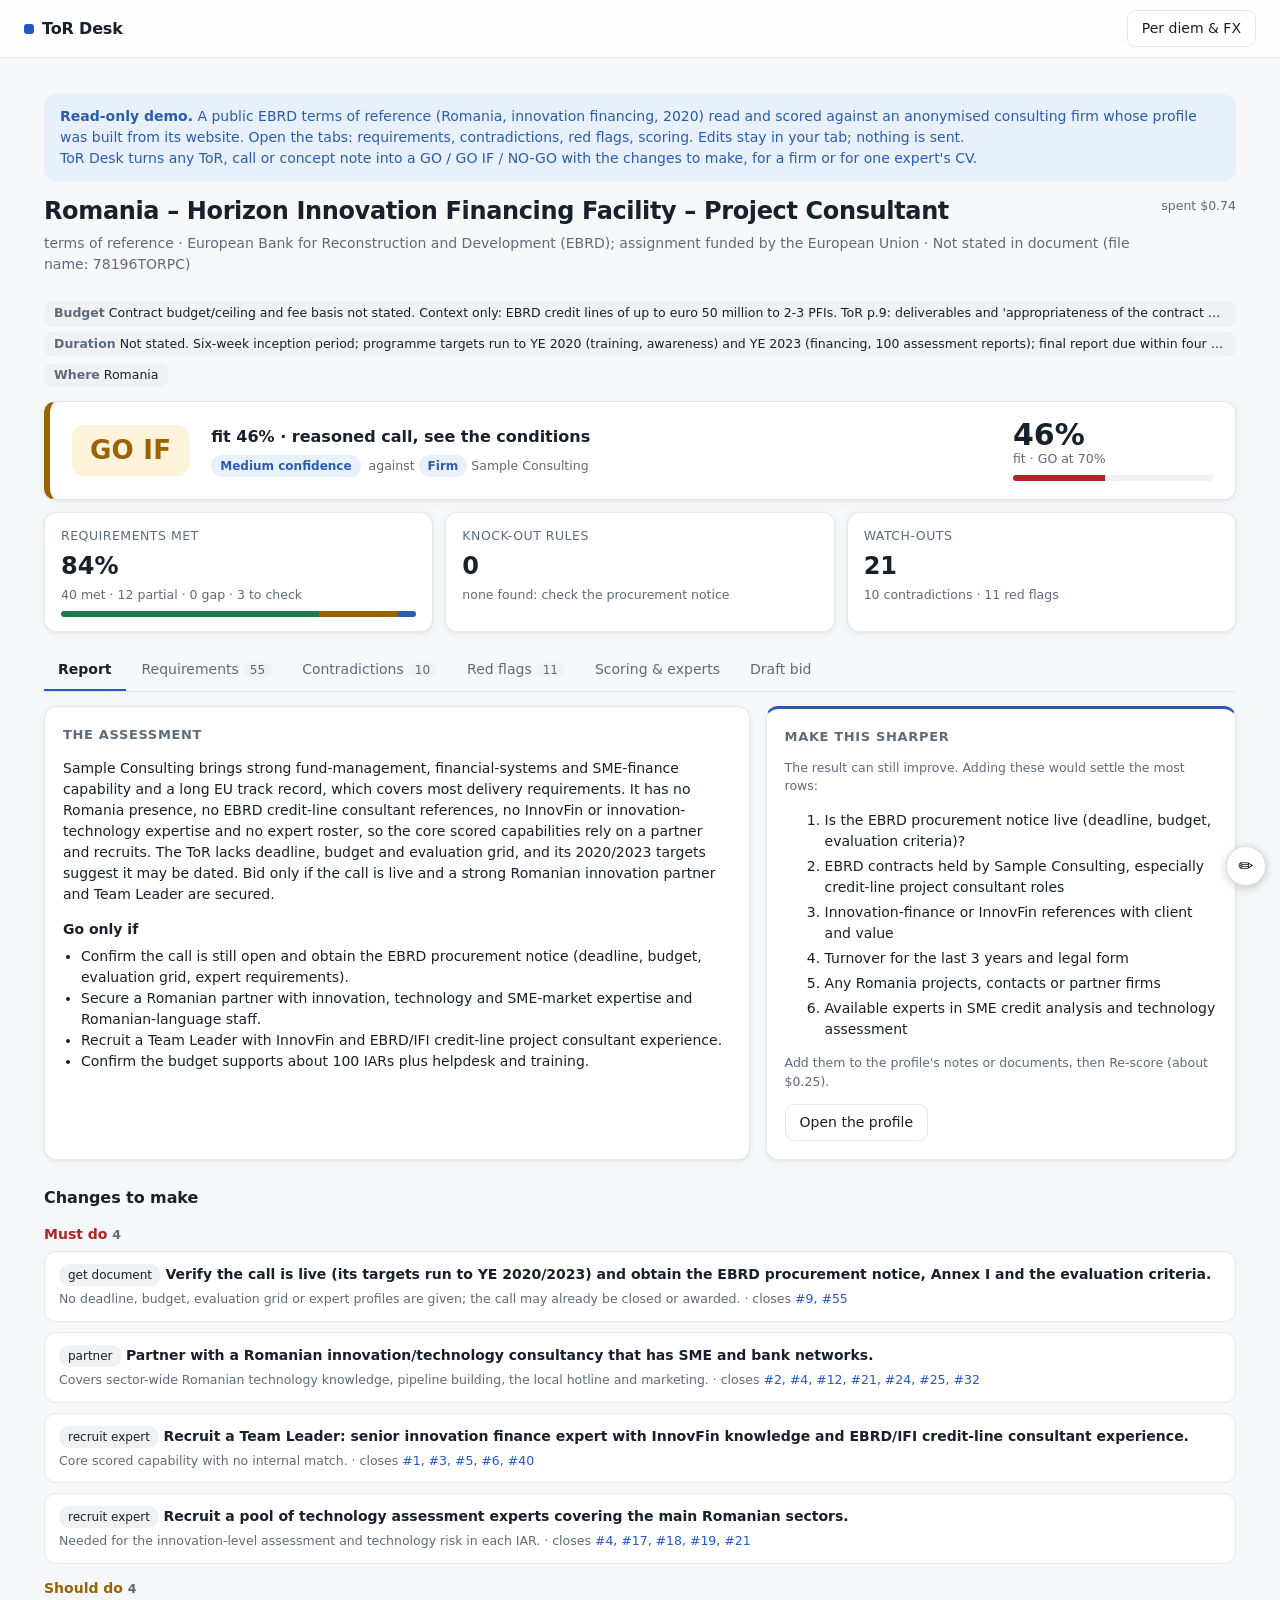
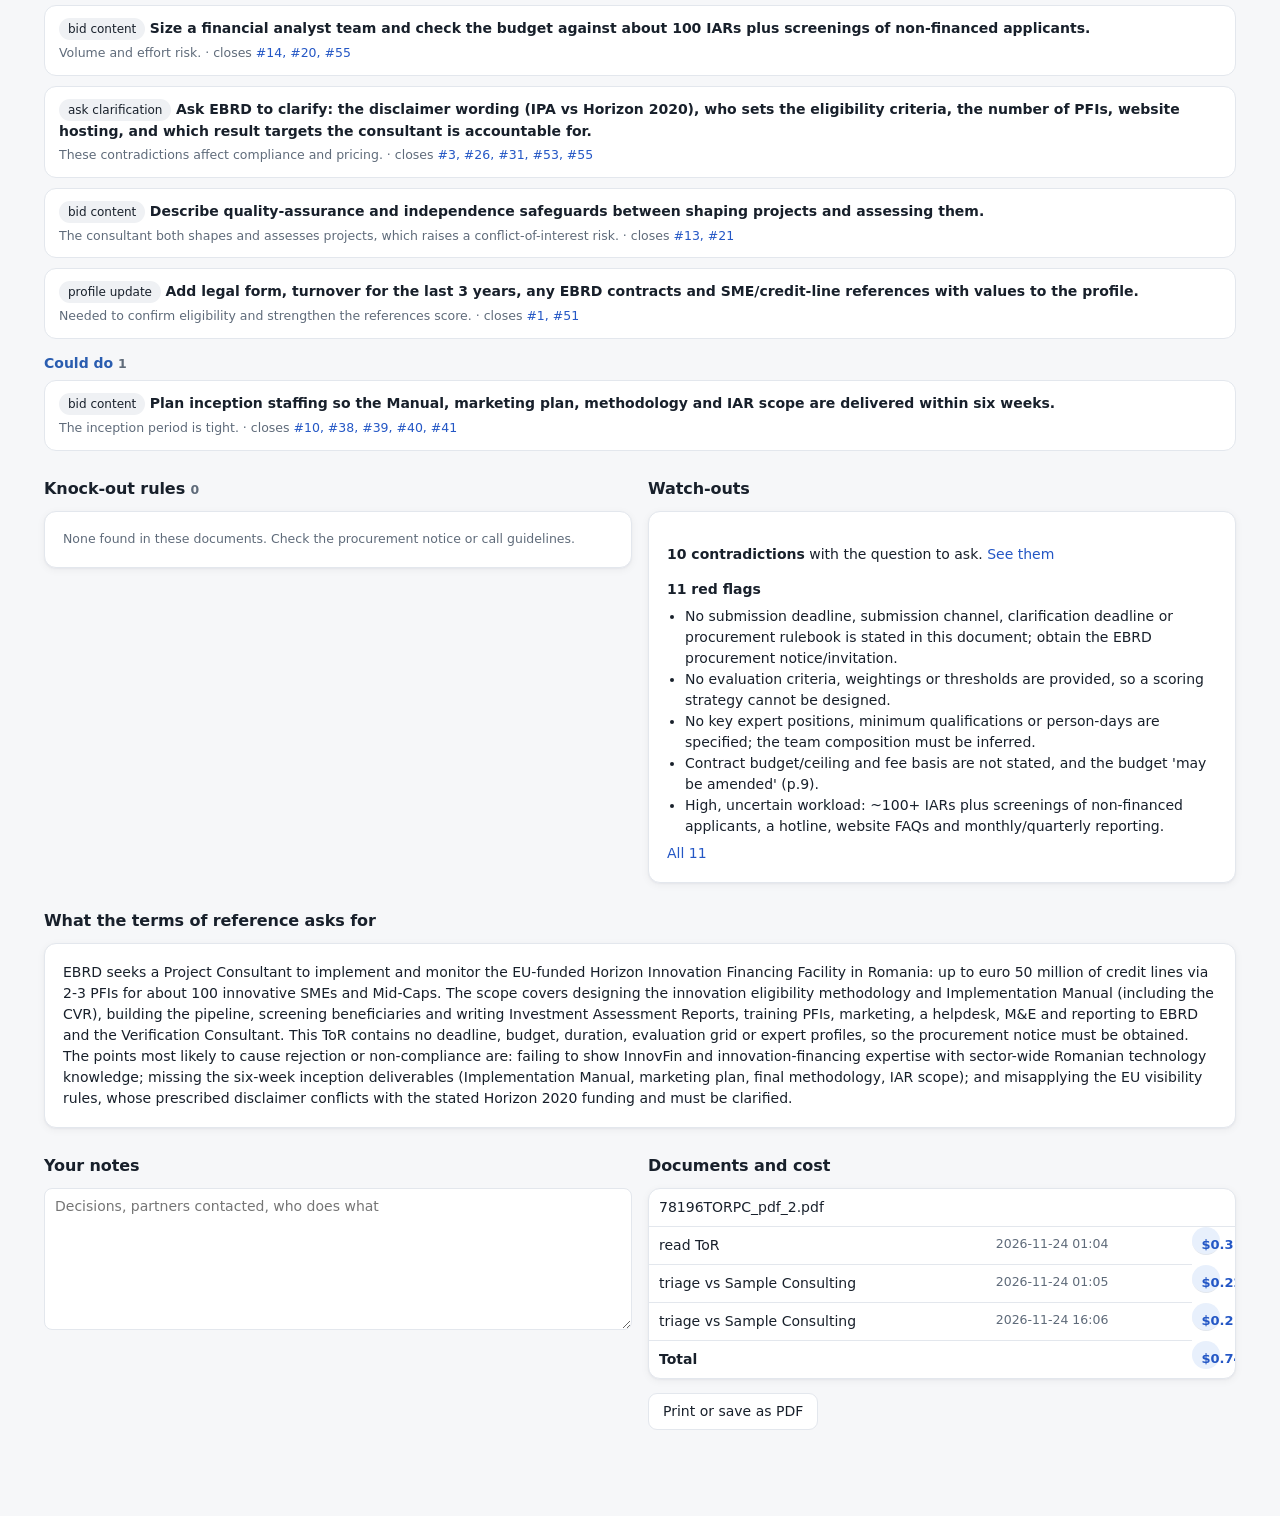
==== commit 766b0361: "ToR Desk demo: per diem and exchange-rate panel Co-Authored-By: Claude Opus 5.5 <noreply@anthropic.c" ====
--- a/tor-desk/index.html
+++ b/tor-desk/index.html
@@ -9,6 +9,12 @@
 <style>
 body.demo #rescore, body.demo #prof, body.demo a[href^="/api/"], body.demo a[href="#/new"] { display: none; }
 .demo-intro { display: block; line-height: 1.5; }
+#pd-dialog { border: 1px solid var(--line); border-radius: 12px; background: var(--card); color: var(--text); max-width: 460px; width: calc(100% - 32px); padding: 18px; }
+#pd-dialog::backdrop { background: rgb(0 0 0 / .35); }
+#pd-dialog label { display: block; margin: 10px 0 4px; font-size: 13px; color: var(--muted); }
+#pd-dialog select, #pd-dialog input { width: 100%; box-sizing: border-box; }
+#pd-out { margin: 14px 0 8px; line-height: 1.6; }
+#pd-src { font-size: 12px; color: var(--muted); line-height: 1.5; }
 </style>
 </head>
 <body class="demo">
@@ -16,6 +22,7 @@
   <a class="brand" href="#/">ToR Desk</a>
   
   <span class="spacer"></span>
+  <button class="btn" id="pd-open" type="button">Per diem &amp; FX</button>
   <a class="btn primary" href="#/new">New check</a>
 </header>
 <main>
@@ -28,6 +35,16 @@
 <div class="toast" id="toast"></div>
 <script src="demo-data.js"></script>
 <script src="app.js"></script>
+<dialog id="pd-dialog" aria-labelledby="pd-title">
+<h3 id="pd-title" style="margin:0 0 4px">EU per diem &amp; exchange rate</h3>
+<label for="pd-country">Mission country</label><select id="pd-country"></select>
+<label for="pd-days">Days (nights away)</label><input id="pd-days" type="number" min="0" value="10">
+<label for="pd-cur">Pay in</label><select id="pd-cur"></select>
+<div id="pd-out">Loading the rates…</div>
+<p id="pd-src"></p>
+<button class="btn" id="pd-close" type="button">Close</button>
+</dialog>
+<script src="demo-perdiem.js"></script>
 <!-- style-panel:start v3 (master: ~/.claude/snippets/style-panel.html; update every copy with ~/.claude/snippets/sync-style-panel.py) -->
 <!-- Paste just before </body>. Self-contained, no external calls, works in artifacts. The edit panel (2026-11-10):
      lets the viewer edit the page's text, its :root colour variables, text size and font; saved in this browser,
